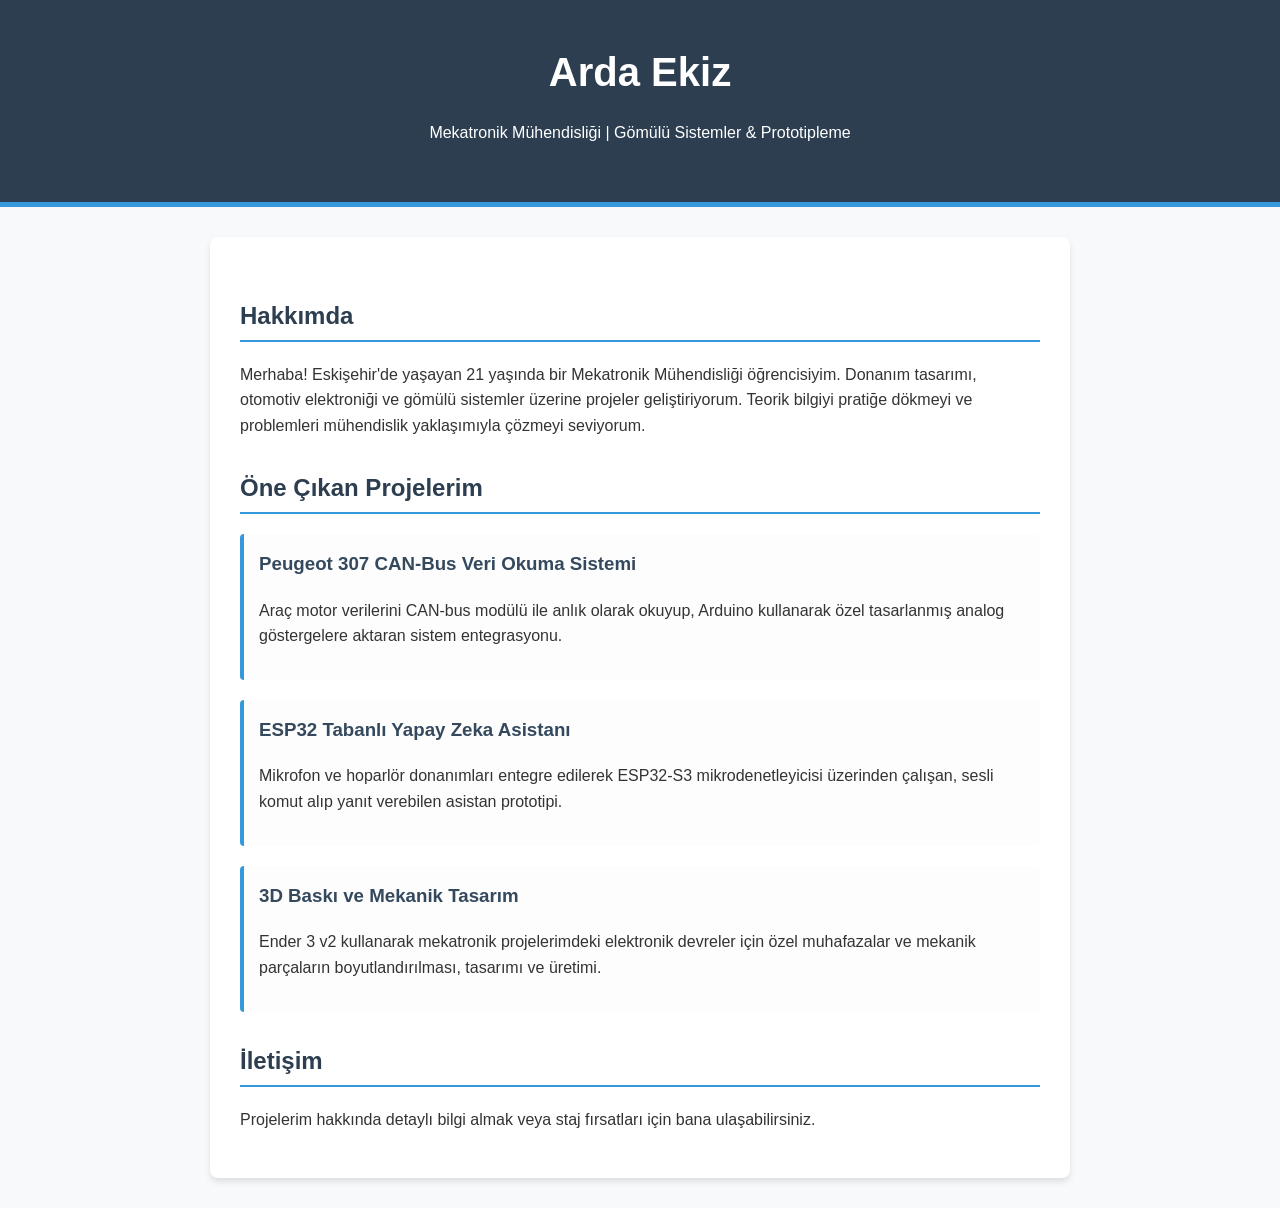
==== index.html @ 4ec5fb11 "Create index.html" ====
<!DOCTYPE html>
<html lang="tr">
<head>
    <meta charset="UTF-8">
    <meta name="viewport" content="width=device-width, initial-scale=1.0">
    <title>Arda Ekiz | Mekatronik Portfolyosu</title>
    <style>
        body { font-family: 'Segoe UI', Tahoma, Geneva, Verdana, sans-serif; line-height: 1.6; margin: 0; padding: 0; background-color: #f8f9fa; color: #333; }
        header { background: #2c3e50; color: #fff; padding: 40px 20px; text-align: center; border-bottom: 5px solid #3498db; }
        header h1 { margin: 0; font-size: 2.5em; }
        .container { max-width: 800px; margin: 30px auto; background: #fff; padding: 30px; border-radius: 8px; box-shadow: 0 4px 6px rgba(0,0,0,0.1); }
        h2 { color: #2c3e50; border-bottom: 2px solid #3498db; padding-bottom: 5px; margin-top: 30px; }
        .project { margin-bottom: 20px; padding: 15px; background: #fdfdfd; border-left: 4px solid #3498db; border-radius: 4px; }
        .project h3 { margin-top: 0; color: #34495e; }
    </style>
</head>
<body>
    <header>
        <h1>Arda Ekiz</h1>
        <p>Mekatronik Mühendisliği | Gömülü Sistemler & Prototipleme</p>
    </header>
    
    <div class="container">
        <h2>Hakkımda</h2>
        <p>Merhaba! Eskişehir'de yaşayan 21 yaşında bir Mekatronik Mühendisliği öğrencisiyim. Donanım tasarımı, otomotiv elektroniği ve gömülü sistemler üzerine projeler geliştiriyorum. Teorik bilgiyi pratiğe dökmeyi ve problemleri mühendislik yaklaşımıyla çözmeyi seviyorum.</p>

        <h2>Öne Çıkan Projelerim</h2>
        
        <div class="project">
            <h3>Peugeot 307 CAN-Bus Veri Okuma Sistemi</h3>
            <p>Araç motor verilerini CAN-bus modülü ile anlık olarak okuyup, Arduino kullanarak özel tasarlanmış analog göstergelere aktaran sistem entegrasyonu.</p>
        </div>

        <div class="project">
            <h3>ESP32 Tabanlı Yapay Zeka Asistanı</h3>
            <p>Mikrofon ve hoparlör donanımları entegre edilerek ESP32-S3 mikrodenetleyicisi üzerinden çalışan, sesli komut alıp yanıt verebilen asistan prototipi.</p>
        </div>

        <div class="project">
            <h3>3D Baskı ve Mekanik Tasarım</h3>
            <p>Ender 3 v2 kullanarak mekatronik projelerimdeki elektronik devreler için özel muhafazalar ve mekanik parçaların boyutlandırılması, tasarımı ve üretimi.</p>
        </div>

        <h2>İletişim</h2>
        <p>Projelerim hakkında detaylı bilgi almak veya staj fırsatları için bana ulaşabilirsiniz.</p>
    </div>
</body>
</html>
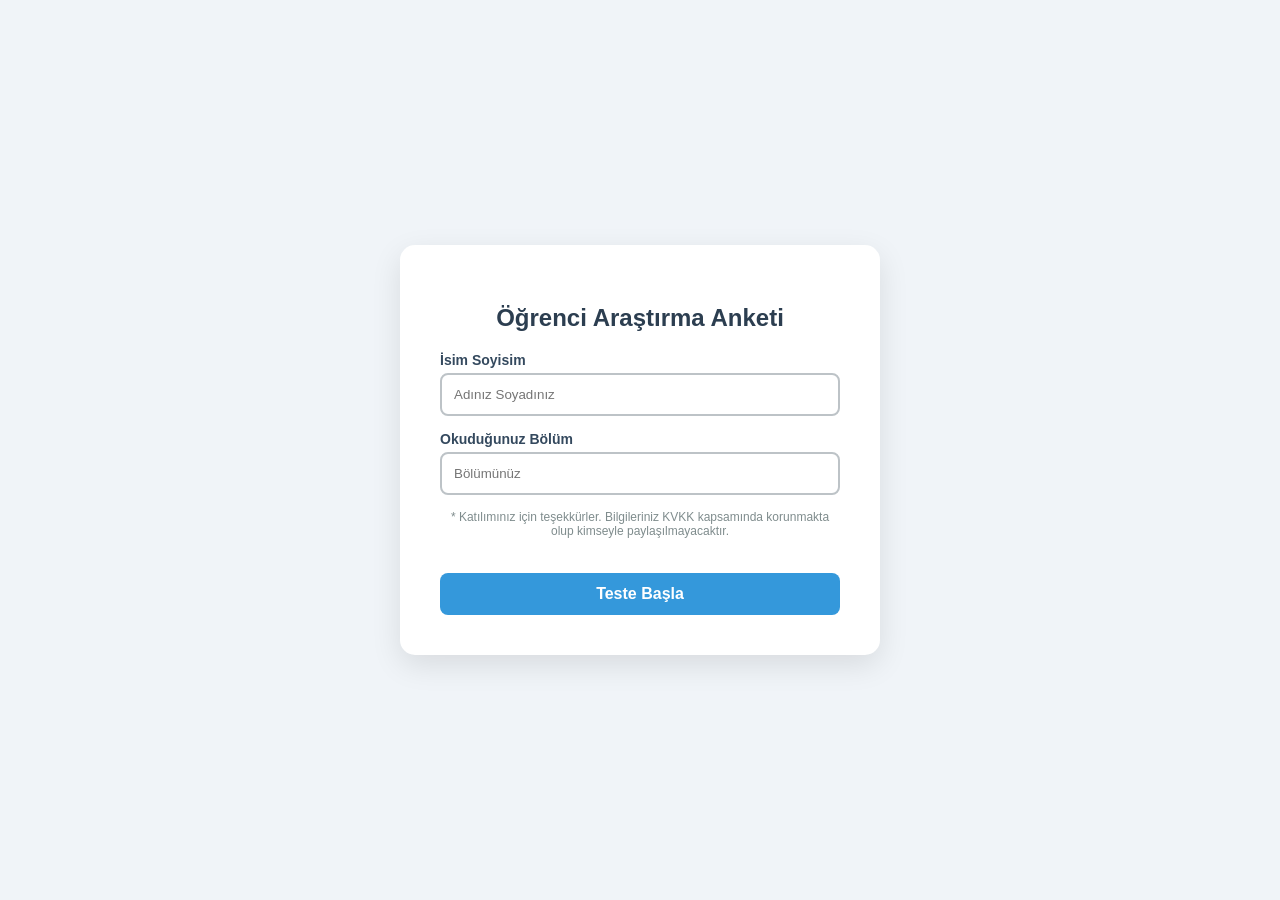
==== commit 2ee4c7cb: "Update index.html" ====
--- a/index.html
+++ b/index.html
@@ -3,46 +3,360 @@
 <head>
     <meta charset="UTF-8">
     <meta name="viewport" content="width=device-width, initial-scale=1.0">
-    <title>Arda Ekiz | Mekatronik Portfolyosu</title>
+    <title>Öğrenci Araştırma Anketi</title>
     <style>
-        body { font-family: 'Segoe UI', Tahoma, Geneva, Verdana, sans-serif; line-height: 1.6; margin: 0; padding: 0; background-color: #f8f9fa; color: #333; }
-        header { background: #2c3e50; color: #fff; padding: 40px 20px; text-align: center; border-bottom: 5px solid #3498db; }
-        header h1 { margin: 0; font-size: 2.5em; }
-        .container { max-width: 800px; margin: 30px auto; background: #fff; padding: 30px; border-radius: 8px; box-shadow: 0 4px 6px rgba(0,0,0,0.1); }
-        h2 { color: #2c3e50; border-bottom: 2px solid #3498db; padding-bottom: 5px; margin-top: 30px; }
-        .project { margin-bottom: 20px; padding: 15px; background: #fdfdfd; border-left: 4px solid #3498db; border-radius: 4px; }
-        .project h3 { margin-top: 0; color: #34495e; }
+        body {
+            font-family: 'Segoe UI', Tahoma, Geneva, Verdana, sans-serif;
+            background-color: #f0f4f8;
+            display: flex;
+            justify-content: center;
+            align-items: center;
+            height: 100vh;
+            margin: 0;
+            text-align: center;
+            overflow: hidden;
+        }
+        .container {
+            background: white;
+            padding: 40px;
+            border-radius: 15px;
+            box-shadow: 0 10px 30px rgba(0,0,0,0.1);
+            max-width: 400px;
+            width: 90%;
+            position: relative;
+        }
+        h2 {
+            color: #2c3e50;
+            margin-bottom: 20px;
+        }
+        p.small-text {
+            font-size: 12px;
+            color: #7f8c8d;
+            margin-bottom: 25px;
+        }
+        .form-group {
+            margin-bottom: 15px;
+            text-align: left;
+        }
+        label {
+            display: block;
+            margin-bottom: 5px;
+            color: #34495e;
+            font-weight: bold;
+            font-size: 14px;
+        }
+        input {
+            width: 100%;
+            padding: 12px;
+            border: 2px solid #bdc3c7;
+            border-radius: 8px;
+            box-sizing: border-box;
+            outline: none;
+            transition: border-color 0.3s;
+        }
+        input:focus {
+            border-color: #3498db;
+        }
+        button {
+            background-color: #3498db;
+            color: white;
+            padding: 12px 20px;
+            font-size: 16px;
+            font-weight: bold;
+            border: none;
+            border-radius: 8px;
+            cursor: pointer;
+            width: 100%;
+            transition: background-color 0.3s, transform 0.1s;
+            margin-top: 10px;
+        }
+        button:hover {
+            background-color: #2980b9;
+        }
+        button:active {
+            transform: scale(0.98);
+        }
+        
+        /* Anket Ekranı */
+        .option-btn {
+            background-color: #ecf0f1;
+            color: #2c3e50;
+            border: 2px solid #bdc3c7;
+            margin-bottom: 10px;
+        }
+        .option-btn:hover {
+            background-color: #d5dbdb;
+            border-color: #95a5a6;
+        }
+
+        /* Sonuç ve Sürpriz Ekranı */
+        #result-screen h2 {
+            color: #e74c3c;
+        }
+        .buttons-container {
+            display: flex;
+            justify-content: center;
+            gap: 15px;
+            margin-top: 20px;
+            transition: all 0.3s ease;
+        }
+        #btn-evet {
+            background-color: #2ecc71;
+            width: auto;
+            padding: 12px 30px;
+        }
+        #btn-hayir {
+            background-color: #e74c3c;
+            width: auto;
+            padding: 12px 30px;
+        }
+
+        /* Ekran Geçişleri İçin Sınıflar */
+        .screen {
+            display: none;
+            animation: fadeIn 0.5s ease;
+        }
+        .active {
+            display: block;
+        }
+        
+        @keyframes fadeIn {
+            from { opacity: 0; transform: translateY(10px); }
+            to { opacity: 1; transform: translateY(0); }
+        }
+
+        /* Yükleme Animasyonu */
+        .loader {
+            border: 5px solid #f3f3f3;
+            border-top: 5px solid #e74c3c;
+            border-radius: 50%;
+            width: 50px;
+            height: 50px;
+            animation: spin 1s linear infinite;
+            margin: 0 auto 20px auto;
+        }
+        @keyframes spin {
+            0% { transform: rotate(0deg); }
+            100% { transform: rotate(360deg); }
+        }
     </style>
 </head>
 <body>
-    <header>
-        <h1>Arda Ekiz</h1>
-        <p>Mekatronik Mühendisliği | Gömülü Sistemler & Prototipleme</p>
-    </header>
+
+<div class="container">
     
-    <div class="container">
-        <h2>Hakkımda</h2>
-        <p>Merhaba! Eskişehir'de yaşayan 21 yaşında bir Mekatronik Mühendisliği öğrencisiyim. Donanım tasarımı, otomotiv elektroniği ve gömülü sistemler üzerine projeler geliştiriyorum. Teorik bilgiyi pratiğe dökmeyi ve problemleri mühendislik yaklaşımıyla çözmeyi seviyorum.</p>
-
-        <h2>Öne Çıkan Projelerim</h2>
-        
-        <div class="project">
-            <h3>Peugeot 307 CAN-Bus Veri Okuma Sistemi</h3>
-            <p>Araç motor verilerini CAN-bus modülü ile anlık olarak okuyup, Arduino kullanarak özel tasarlanmış analog göstergelere aktaran sistem entegrasyonu.</p>
-        </div>
-
-        <div class="project">
-            <h3>ESP32 Tabanlı Yapay Zeka Asistanı</h3>
-            <p>Mikrofon ve hoparlör donanımları entegre edilerek ESP32-S3 mikrodenetleyicisi üzerinden çalışan, sesli komut alıp yanıt verebilen asistan prototipi.</p>
-        </div>
-
-        <div class="project">
-            <h3>3D Baskı ve Mekanik Tasarım</h3>
-            <p>Ender 3 v2 kullanarak mekatronik projelerimdeki elektronik devreler için özel muhafazalar ve mekanik parçaların boyutlandırılması, tasarımı ve üretimi.</p>
-        </div>
-
-        <h2>İletişim</h2>
-        <p>Projelerim hakkında detaylı bilgi almak veya staj fırsatları için bana ulaşabilirsiniz.</p>
-    </div>
+    <div id="welcome-screen" class="screen active">
+        <h2>Öğrenci Araştırma Anketi</h2>
+        <div class="form-group">
+            <label>İsim Soyisim</label>
+            <input type="text" id="isim" placeholder="Adınız Soyadınız" autocomplete="off">
+        </div>
+        <div class="form-group">
+            <label>Okuduğunuz Bölüm</label>
+            <input type="text" id="bolum" placeholder="Bölümünüz" autocomplete="off">
+        </div>
+        <p class="small-text">* Katılımınız için teşekkürler. Bilgileriniz KVKK kapsamında korunmakta olup kimseyle paylaşılmayacaktır.</p>
+        <button id="btn-basla">Teste Başla</button>
+    </div>
+
+    <div id="survey-screen" class="screen">
+        <h3 id="question-text" style="color: #34495e; margin-bottom: 30px;">Soru buraya gelecek</h3>
+        <div id="options-container">
+            </div>
+        <p style="margin-top: 20px; color: #7f8c8d; font-size: 14px;" id="progress-text">Soru 1 / 5</p>
+    </div>
+
+    <div id="loading-screen" class="screen">
+        <div class="loader"></div>
+        <h3 style="color: #2c3e50;">Veriler Analiz Ediliyor...</h3>
+        <p style="color: #7f8c8d;">Sinerji uyumu hesaplanıyor</p>
+    </div>
+
+    <div id="result-screen" class="screen">
+        <h2>%96 Uyum! 🎉</h2>
+        <p style="font-size: 16px; color: #2c3e50; font-weight: 500;">Görünüşe göre frekanslarımız fazlasıyla tutuyor.</p>
+        <h3 id="teklif-text" style="margin: 20px 0; color: #e74c3c;">Teklif metni buraya gelecek</h3>
+        
+        <div class="buttons-container" id="yes-no-container">
+            <button id="btn-evet">Evet</button>
+            <button id="btn-hayir">Hayır</button>
+        </div>
+    </div>
+
+    <div id="appointment-screen" class="screen">
+        <h2>Harika! 🥳</h2>
+        <p style="margin-bottom: 20px; color: #34495e;">Detayları netleştirelim:</p>
+        <div class="form-group">
+            <label>Tarih:</label>
+            <input type="date" id="randevu-tarih">
+        </div>
+        <div class="form-group">
+            <label>Saat:</label>
+            <input type="time" id="randevu-saat">
+        </div>
+        <button id="btn-onayla" style="background-color: #2ecc71;">Planı Onayla</button>
+    </div>
+
+</div>
+
+<script>
+    // Havuzdaki 20 Soru
+    const allQuestions = [
+        { q: "Güne başlarken hangisi vazgeçilmezin?", opts: ["Kesinlikle kahve ☕", "Çay olmadan uyanamam 🫖"] },
+        { q: "Hafta sonu enerjin hangisine daha yakın?", opts: ["Doğada/parkta sakin bir yürüyüş 🌳", "Kalabalık ve enerjik bir mekan 🎉"] },
+        { q: "Hayatı nasıl yaşarsın?", opts: ["Her şey planlı programlı olmalı 📅", "Akışına bırak, anı yaşa 🌊"] },
+        { q: "Uyku düzenin nasıldır?", opts: ["Erken kalkan yol alır (Sabah insanı) 🌅", "Gece yeni başlıyor (Gece kuşu) 🦉"] },
+        { q: "Hangi evcil hayvanın enerjisi sana daha uygun?", opts: ["Köpeklerin sadakati ve enerjisi 🐕", "Kedilerin havalı umursamazlığı 🐈"] },
+        { q: "Müzik dinleme tarzın?", opts: ["Camlar açık son ses şarkı söylemek 🚗", "Kulaklığı takıp kendi dünyana dalmak 🎧"] },
+        { q: "Tatlı krizin geldiğinde?", opts: ["Çikolatalı, yoğun bir tatlı 🍫", "Meyveli, hafif ve ferah bir şeyler 🍓"] },
+        { q: "İdeal bir boş gününde ne yaparsın?", opts: ["Bilgisayar/konsol oyunlarına gömülmek 🎮", "Dizi/film maratonu yapmak 🍿"] },
+        { q: "Film izlerken nasılsındır?", opts: ["Mantık hatalarına takılırım 🕵️‍♀️", "Sadece anın ve hikayenin tadını çıkarırım 🎬"] },
+        { q: "Bir sorunla karşılaştığında?", opts: ["Pratik ve hızlı bir çözüm üretirim ⚡", "Her detayı mantık çerçevesinde analiz ederim 🧩"] },
+        { q: "Teknolojiyle aran nasıldır?", opts: ["Bozulana kadar kullanırım 📻", "En son çıkan yenilikleri severim 🚀"] },
+        { q: "İlk buluşmada garip bir sessizlik olduğunda?", opts: ["O sessizliğin tadını çıkarırım 🤫", "Hemen yeni ve eğlenceli bir konu açarım 🗣️"] },
+        { q: "Bir süper gücün olsa hangisini seçerdin?", opts: ["İnsanların zihnini okumak 🧠", "Zamanda yolculuk yapmak ⏳"] },
+        { q: "Hemen bir yetenek edinebilsen?", opts: ["Yeni bir dili sular seller gibi konuşmak 🌍", "Bir enstrümanı virtüöz gibi çalmak 🎸"] },
+        { q: "Tatil anlayışın nasıldır?", opts: ["Bilinmeyen sokaklarda haritasız kaybolmak 🗺️", "Lüks bir otelde bütün gün dinlenmek 🏖️"] },
+        { q: "Nasıl seyahat etmeyi seversin?", opts: ["Kendi arabanla uzun yola çıkmak 🛣️", "Uçakla hızlıca hedefe varmak ✈️"] },
+        { q: "Şu an bu testi çözerken içinden geçenler?", opts: ["Bu ne kadar garip bir anket 🤔", "Eğlenceliymiş, bakalım ne çıkacak 😎"] },
+        { q: "Yemek tercihin genellikle nasıldır?", opts: ["Ev yapımı, sağlıklı bir öğün 🥗", "Dışarıdan söylenen efsane bir fast food 🍔"] },
+        { q: "Hediye anlayışın hangisine yakın?", opts: ["Kendi elleriyle yapılmış bir emek 🛠️", "Şık ve kaliteli bir mağaza ürünü 🎁"] },
+        { q: "Egzersiz tarzın?", opts: ["Salon sporları ve ağırlık 💪", "Açık havada tempolu yürüyüş/koşu 🏃‍♀️"] }
+    ];
+
+    // Sabit 5. Soru
+    const finalQuestion = {
+        q: "Son olarak, keyifli bir gün geçirmek istesen hangi mekanı tercih edersin?",
+        opts: [
+            "Şehrin en iyi tatlıcısında şeker koması",
+            "Sessiz sakin bir yürüyüş ve kaliteli bir filtre kahve",
+            "Bol kahkahalı ve enerjik bir akşamüstü"
+        ]
+    };
+
+    let selectedQuestions = [];
+    let currentQuestionIndex = 0;
+    let finalChoiceIndex = -1;
+
+    // Elementleri Seç
+    const screenWelcome = document.getElementById('welcome-screen');
+    const screenSurvey = document.getElementById('survey-screen');
+    const screenLoading = document.getElementById('loading-screen');
+    const screenResult = document.getElementById('result-screen');
+    const screenAppointment = document.getElementById('appointment-screen');
+    
+    const btnBasla = document.getElementById('btn-basla');
+    const questionText = document.getElementById('question-text');
+    const optionsContainer = document.getElementById('options-container');
+    const progressText = document.getElementById('progress-text');
+    const teklifText = document.getElementById('teklif-text');
+
+    const btnEvet = document.getElementById('btn-evet');
+    const btnHayir = document.getElementById('btn-hayir');
+    const yesNoContainer = document.getElementById('yes-no-container');
+    const btnOnayla = document.getElementById('btn-onayla');
+
+    // Rastgele 4 soru seçme fonksiyonu
+    function getRandomQuestions() {
+        const shuffled = [...allQuestions].sort(() => 0.5 - Math.random());
+        selectedQuestions = shuffled.slice(0, 4);
+        selectedQuestions.push(finalQuestion); // 5. soruyu ekle
+    }
+
+    // Soruyu Ekrana Çizme
+    function loadQuestion() {
+        optionsContainer.innerHTML = ''; // Önceki butonları temizle
+        const currentQ = selectedQuestions[currentQuestionIndex];
+        
+        questionText.innerText = currentQ.q;
+        progressText.innerText = `Soru ${currentQuestionIndex + 1} / 5`;
+
+        currentQ.opts.forEach((opt, index) => {
+            const btn = document.createElement('button');
+            btn.className = 'option-btn';
+            btn.innerText = opt;
+            btn.onclick = () => handleAnswer(index);
+            optionsContainer.appendChild(btn);
+        });
+    }
+
+    // Cevaplandığında çalışacak fonksiyon
+    function handleAnswer(selectedIndex) {
+        // Eğer 5. sorudaysak (index 4), seçimi kaydet
+        if (currentQuestionIndex === 4) {
+            finalChoiceIndex = selectedIndex;
+            showLoading();
+        } else {
+            currentQuestionIndex++;
+            loadQuestion();
+        }
+    }
+
+    // Yükleme ekranı ve Sonuç hesaplama
+    function showLoading() {
+        screenSurvey.classList.remove('active');
+        screenLoading.classList.add('active');
+
+        setTimeout(() => {
+            screenLoading.classList.remove('active');
+            showResult();
+        }, 2500); // 2.5 saniye animasyon döner
+    }
+
+    function showResult() {
+        // Son sorudaki seçime göre teklif metnini belirle
+        if (finalChoiceIndex === 0) {
+            teklifText.innerText = "O zaman beraber harika bir tatlı yemeye ne dersin?";
+        } else if (finalChoiceIndex === 1) {
+            teklifText.innerText = "O zaman Sazova Parkı'nda güzel bir yürüyüşe ne dersin?";
+        } else if (finalChoiceIndex === 2) {
+            teklifText.innerText = "O zaman beraber bol kahkahalı bir akşamüstü geçirmeye ne dersin?";
+        }
+
+        screenResult.classList.add('active');
+    }
+
+    // Buton Olayları
+    btnBasla.addEventListener('click', () => {
+        const isim = document.getElementById('isim').value;
+        const bolum = document.getElementById('bolum').value;
+        
+        if(isim && bolum) {
+            getRandomQuestions();
+            screenWelcome.classList.remove('active');
+            screenSurvey.classList.add('active');
+            loadQuestion();
+        } else {
+            alert("Lütfen ankete başlamadan önce formu doldurunuz. (Merak etmeyin, veriler cihazda kalır!)");
+        }
+    });
+
+    // Hayır butonundan kaçma animasyonu
+    btnHayir.addEventListener('click', () => {
+        if (yesNoContainer.style.flexDirection === 'row-reverse') {
+            yesNoContainer.style.flexDirection = 'row';
+        } else {
+            yesNoContainer.style.flexDirection = 'row-reverse';
+        }
+    });
+
+    // Evet butonuna tıklayınca randevu ekranı
+    btnEvet.addEventListener('click', () => {
+        screenResult.classList.remove('active');
+        screenAppointment.classList.add('active');
+    });
+
+    // Planı onayla
+    btnOnayla.addEventListener('click', () => {
+        const tarih = document.getElementById('randevu-tarih').value;
+        const saat = document.getElementById('randevu-saat').value;
+        if(tarih && saat) {
+            alert("Harika! Plan kaydedildi. Görüşmek üzere! 😎");
+        } else {
+            alert("Lütfen tarih ve saati seçelim.");
+        }
+    });
+
+</script>
 </body>
 </html>
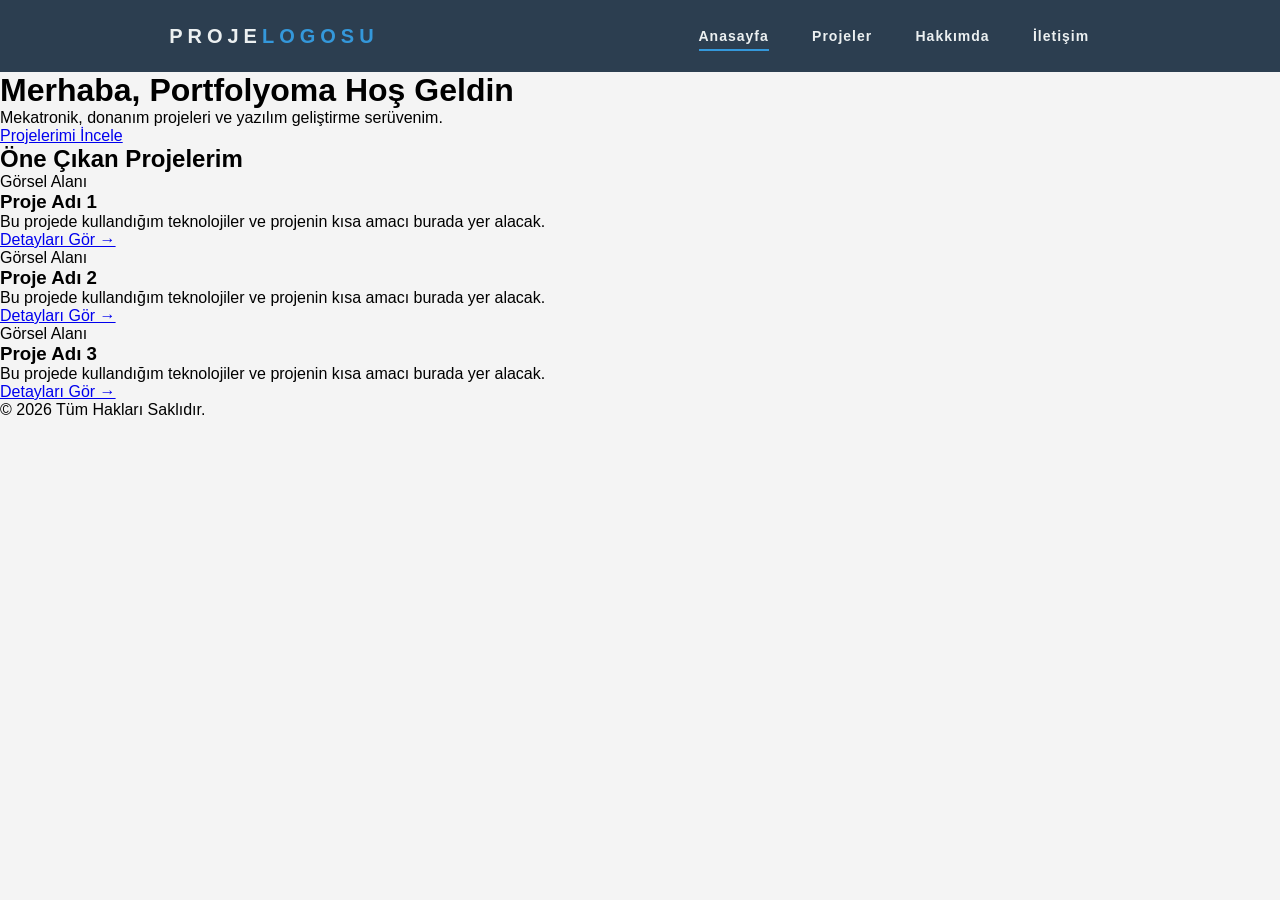
==== commit 4d07a3ef: "Update and rename index12.html to index.html" ====
--- a/index.html
+++ b/index.html
@@ -1,362 +1,73 @@
-<!DOCTYPE html>
-<html lang="tr">
-<head>
-    <meta charset="UTF-8">
-    <meta name="viewport" content="width=device-width, initial-scale=1.0">
-    <title>Öğrenci Araştırma Anketi</title>
-    <style>
-        body {
-            font-family: 'Segoe UI', Tahoma, Geneva, Verdana, sans-serif;
-            background-color: #f0f4f8;
-            display: flex;
-            justify-content: center;
-            align-items: center;
-            height: 100vh;
-            margin: 0;
-            text-align: center;
-            overflow: hidden;
-        }
-        .container {
-            background: white;
-            padding: 40px;
-            border-radius: 15px;
-            box-shadow: 0 10px 30px rgba(0,0,0,0.1);
-            max-width: 400px;
-            width: 90%;
-            position: relative;
-        }
-        h2 {
-            color: #2c3e50;
-            margin-bottom: 20px;
-        }
-        p.small-text {
-            font-size: 12px;
-            color: #7f8c8d;
-            margin-bottom: 25px;
-        }
-        .form-group {
-            margin-bottom: 15px;
-            text-align: left;
-        }
-        label {
-            display: block;
-            margin-bottom: 5px;
-            color: #34495e;
-            font-weight: bold;
-            font-size: 14px;
-        }
-        input {
-            width: 100%;
-            padding: 12px;
-            border: 2px solid #bdc3c7;
-            border-radius: 8px;
-            box-sizing: border-box;
-            outline: none;
-            transition: border-color 0.3s;
-        }
-        input:focus {
-            border-color: #3498db;
-        }
-        button {
-            background-color: #3498db;
-            color: white;
-            padding: 12px 20px;
-            font-size: 16px;
-            font-weight: bold;
-            border: none;
-            border-radius: 8px;
-            cursor: pointer;
-            width: 100%;
-            transition: background-color 0.3s, transform 0.1s;
-            margin-top: 10px;
-        }
-        button:hover {
-            background-color: #2980b9;
-        }
-        button:active {
-            transform: scale(0.98);
-        }
-        
-        /* Anket Ekranı */
-        .option-btn {
-            background-color: #ecf0f1;
-            color: #2c3e50;
-            border: 2px solid #bdc3c7;
-            margin-bottom: 10px;
-        }
-        .option-btn:hover {
-            background-color: #d5dbdb;
-            border-color: #95a5a6;
-        }
-
-        /* Sonuç ve Sürpriz Ekranı */
-        #result-screen h2 {
-            color: #e74c3c;
-        }
-        .buttons-container {
-            display: flex;
-            justify-content: center;
-            gap: 15px;
-            margin-top: 20px;
-            transition: all 0.3s ease;
-        }
-        #btn-evet {
-            background-color: #2ecc71;
-            width: auto;
-            padding: 12px 30px;
-        }
-        #btn-hayir {
-            background-color: #e74c3c;
-            width: auto;
-            padding: 12px 30px;
-        }
-
-        /* Ekran Geçişleri İçin Sınıflar */
-        .screen {
-            display: none;
-            animation: fadeIn 0.5s ease;
-        }
-        .active {
-            display: block;
-        }
-        
-        @keyframes fadeIn {
-            from { opacity: 0; transform: translateY(10px); }
-            to { opacity: 1; transform: translateY(0); }
-        }
-
-        /* Yükleme Animasyonu */
-        .loader {
-            border: 5px solid #f3f3f3;
-            border-top: 5px solid #e74c3c;
-            border-radius: 50%;
-            width: 50px;
-            height: 50px;
-            animation: spin 1s linear infinite;
-            margin: 0 auto 20px auto;
-        }
-        @keyframes spin {
-            0% { transform: rotate(0deg); }
-            100% { transform: rotate(360deg); }
-        }
-    </style>
-</head>
-<body>
-
-<div class="container">
-    
-    <div id="welcome-screen" class="screen active">
-        <h2>Öğrenci Araştırma Anketi</h2>
-        <div class="form-group">
-            <label>İsim Soyisim</label>
-            <input type="text" id="isim" placeholder="Adınız Soyadınız" autocomplete="off">
-        </div>
-        <div class="form-group">
-            <label>Okuduğunuz Bölüm</label>
-            <input type="text" id="bolum" placeholder="Bölümünüz" autocomplete="off">
-        </div>
-        <p class="small-text">* Katılımınız için teşekkürler. Bilgileriniz KVKK kapsamında korunmakta olup kimseyle paylaşılmayacaktır.</p>
-        <button id="btn-basla">Teste Başla</button>
-    </div>
-
-    <div id="survey-screen" class="screen">
-        <h3 id="question-text" style="color: #34495e; margin-bottom: 30px;">Soru buraya gelecek</h3>
-        <div id="options-container">
-            </div>
-        <p style="margin-top: 20px; color: #7f8c8d; font-size: 14px;" id="progress-text">Soru 1 / 5</p>
-    </div>
-
-    <div id="loading-screen" class="screen">
-        <div class="loader"></div>
-        <h3 style="color: #2c3e50;">Veriler Analiz Ediliyor...</h3>
-        <p style="color: #7f8c8d;">Sinerji uyumu hesaplanıyor</p>
-    </div>
-
-    <div id="result-screen" class="screen">
-        <h2>%96 Uyum! 🎉</h2>
-        <p style="font-size: 16px; color: #2c3e50; font-weight: 500;">Görünüşe göre frekanslarımız fazlasıyla tutuyor.</p>
-        <h3 id="teklif-text" style="margin: 20px 0; color: #e74c3c;">Teklif metni buraya gelecek</h3>
-        
-        <div class="buttons-container" id="yes-no-container">
-            <button id="btn-evet">Evet</button>
-            <button id="btn-hayir">Hayır</button>
-        </div>
-    </div>
-
-    <div id="appointment-screen" class="screen">
-        <h2>Harika! 🥳</h2>
-        <p style="margin-bottom: 20px; color: #34495e;">Detayları netleştirelim:</p>
-        <div class="form-group">
-            <label>Tarih:</label>
-            <input type="date" id="randevu-tarih">
-        </div>
-        <div class="form-group">
-            <label>Saat:</label>
-            <input type="time" id="randevu-saat">
-        </div>
-        <button id="btn-onayla" style="background-color: #2ecc71;">Planı Onayla</button>
-    </div>
-
-</div>
-
-<script>
-    // Havuzdaki 20 Soru
-    const allQuestions = [
-        { q: "Güne başlarken hangisi vazgeçilmezin?", opts: ["Kesinlikle kahve ☕", "Çay olmadan uyanamam 🫖"] },
-        { q: "Hafta sonu enerjin hangisine daha yakın?", opts: ["Doğada/parkta sakin bir yürüyüş 🌳", "Kalabalık ve enerjik bir mekan 🎉"] },
-        { q: "Hayatı nasıl yaşarsın?", opts: ["Her şey planlı programlı olmalı 📅", "Akışına bırak, anı yaşa 🌊"] },
-        { q: "Uyku düzenin nasıldır?", opts: ["Erken kalkan yol alır (Sabah insanı) 🌅", "Gece yeni başlıyor (Gece kuşu) 🦉"] },
-        { q: "Hangi evcil hayvanın enerjisi sana daha uygun?", opts: ["Köpeklerin sadakati ve enerjisi 🐕", "Kedilerin havalı umursamazlığı 🐈"] },
-        { q: "Müzik dinleme tarzın?", opts: ["Camlar açık son ses şarkı söylemek 🚗", "Kulaklığı takıp kendi dünyana dalmak 🎧"] },
-        { q: "Tatlı krizin geldiğinde?", opts: ["Çikolatalı, yoğun bir tatlı 🍫", "Meyveli, hafif ve ferah bir şeyler 🍓"] },
-        { q: "İdeal bir boş gününde ne yaparsın?", opts: ["Bilgisayar/konsol oyunlarına gömülmek 🎮", "Dizi/film maratonu yapmak 🍿"] },
-        { q: "Film izlerken nasılsındır?", opts: ["Mantık hatalarına takılırım 🕵️‍♀️", "Sadece anın ve hikayenin tadını çıkarırım 🎬"] },
-        { q: "Bir sorunla karşılaştığında?", opts: ["Pratik ve hızlı bir çözüm üretirim ⚡", "Her detayı mantık çerçevesinde analiz ederim 🧩"] },
-        { q: "Teknolojiyle aran nasıldır?", opts: ["Bozulana kadar kullanırım 📻", "En son çıkan yenilikleri severim 🚀"] },
-        { q: "İlk buluşmada garip bir sessizlik olduğunda?", opts: ["O sessizliğin tadını çıkarırım 🤫", "Hemen yeni ve eğlenceli bir konu açarım 🗣️"] },
-        { q: "Bir süper gücün olsa hangisini seçerdin?", opts: ["İnsanların zihnini okumak 🧠", "Zamanda yolculuk yapmak ⏳"] },
-        { q: "Hemen bir yetenek edinebilsen?", opts: ["Yeni bir dili sular seller gibi konuşmak 🌍", "Bir enstrümanı virtüöz gibi çalmak 🎸"] },
-        { q: "Tatil anlayışın nasıldır?", opts: ["Bilinmeyen sokaklarda haritasız kaybolmak 🗺️", "Lüks bir otelde bütün gün dinlenmek 🏖️"] },
-        { q: "Nasıl seyahat etmeyi seversin?", opts: ["Kendi arabanla uzun yola çıkmak 🛣️", "Uçakla hızlıca hedefe varmak ✈️"] },
-        { q: "Şu an bu testi çözerken içinden geçenler?", opts: ["Bu ne kadar garip bir anket 🤔", "Eğlenceliymiş, bakalım ne çıkacak 😎"] },
-        { q: "Yemek tercihin genellikle nasıldır?", opts: ["Ev yapımı, sağlıklı bir öğün 🥗", "Dışarıdan söylenen efsane bir fast food 🍔"] },
-        { q: "Hediye anlayışın hangisine yakın?", opts: ["Kendi elleriyle yapılmış bir emek 🛠️", "Şık ve kaliteli bir mağaza ürünü 🎁"] },
-        { q: "Egzersiz tarzın?", opts: ["Salon sporları ve ağırlık 💪", "Açık havada tempolu yürüyüş/koşu 🏃‍♀️"] }
-    ];
-
-    // Sabit 5. Soru
-    const finalQuestion = {
-        q: "Son olarak, keyifli bir gün geçirmek istesen hangi mekanı tercih edersin?",
-        opts: [
-            "Şehrin en iyi tatlıcısında şeker koması",
-            "Sessiz sakin bir yürüyüş ve kaliteli bir filtre kahve",
-            "Bol kahkahalı ve enerjik bir akşamüstü"
-        ]
-    };
-
-    let selectedQuestions = [];
-    let currentQuestionIndex = 0;
-    let finalChoiceIndex = -1;
-
-    // Elementleri Seç
-    const screenWelcome = document.getElementById('welcome-screen');
-    const screenSurvey = document.getElementById('survey-screen');
-    const screenLoading = document.getElementById('loading-screen');
-    const screenResult = document.getElementById('result-screen');
-    const screenAppointment = document.getElementById('appointment-screen');
-    
-    const btnBasla = document.getElementById('btn-basla');
-    const questionText = document.getElementById('question-text');
-    const optionsContainer = document.getElementById('options-container');
-    const progressText = document.getElementById('progress-text');
-    const teklifText = document.getElementById('teklif-text');
-
-    const btnEvet = document.getElementById('btn-evet');
-    const btnHayir = document.getElementById('btn-hayir');
-    const yesNoContainer = document.getElementById('yes-no-container');
-    const btnOnayla = document.getElementById('btn-onayla');
-
-    // Rastgele 4 soru seçme fonksiyonu
-    function getRandomQuestions() {
-        const shuffled = [...allQuestions].sort(() => 0.5 - Math.random());
-        selectedQuestions = shuffled.slice(0, 4);
-        selectedQuestions.push(finalQuestion); // 5. soruyu ekle
-    }
-
-    // Soruyu Ekrana Çizme
-    function loadQuestion() {
-        optionsContainer.innerHTML = ''; // Önceki butonları temizle
-        const currentQ = selectedQuestions[currentQuestionIndex];
-        
-        questionText.innerText = currentQ.q;
-        progressText.innerText = `Soru ${currentQuestionIndex + 1} / 5`;
-
-        currentQ.opts.forEach((opt, index) => {
-            const btn = document.createElement('button');
-            btn.className = 'option-btn';
-            btn.innerText = opt;
-            btn.onclick = () => handleAnswer(index);
-            optionsContainer.appendChild(btn);
-        });
-    }
-
-    // Cevaplandığında çalışacak fonksiyon
-    function handleAnswer(selectedIndex) {
-        // Eğer 5. sorudaysak (index 4), seçimi kaydet
-        if (currentQuestionIndex === 4) {
-            finalChoiceIndex = selectedIndex;
-            showLoading();
-        } else {
-            currentQuestionIndex++;
-            loadQuestion();
-        }
-    }
-
-    // Yükleme ekranı ve Sonuç hesaplama
-    function showLoading() {
-        screenSurvey.classList.remove('active');
-        screenLoading.classList.add('active');
-
-        setTimeout(() => {
-            screenLoading.classList.remove('active');
-            showResult();
-        }, 2500); // 2.5 saniye animasyon döner
-    }
-
-    function showResult() {
-        // Son sorudaki seçime göre teklif metnini belirle
-        if (finalChoiceIndex === 0) {
-            teklifText.innerText = "O zaman beraber harika bir tatlı yemeye ne dersin?";
-        } else if (finalChoiceIndex === 1) {
-            teklifText.innerText = "O zaman Sazova Parkı'nda güzel bir yürüyüşe ne dersin?";
-        } else if (finalChoiceIndex === 2) {
-            teklifText.innerText = "O zaman beraber bol kahkahalı bir akşamüstü geçirmeye ne dersin?";
-        }
-
-        screenResult.classList.add('active');
-    }
-
-    // Buton Olayları
-    btnBasla.addEventListener('click', () => {
-        const isim = document.getElementById('isim').value;
-        const bolum = document.getElementById('bolum').value;
-        
-        if(isim && bolum) {
-            getRandomQuestions();
-            screenWelcome.classList.remove('active');
-            screenSurvey.classList.add('active');
-            loadQuestion();
-        } else {
-            alert("Lütfen ankete başlamadan önce formu doldurunuz. (Merak etmeyin, veriler cihazda kalır!)");
-        }
-    });
-
-    // Hayır butonundan kaçma animasyonu
-    btnHayir.addEventListener('click', () => {
-        if (yesNoContainer.style.flexDirection === 'row-reverse') {
-            yesNoContainer.style.flexDirection = 'row';
-        } else {
-            yesNoContainer.style.flexDirection = 'row-reverse';
-        }
-    });
-
-    // Evet butonuna tıklayınca randevu ekranı
-    btnEvet.addEventListener('click', () => {
-        screenResult.classList.remove('active');
-        screenAppointment.classList.add('active');
-    });
-
-    // Planı onayla
-    btnOnayla.addEventListener('click', () => {
-        const tarih = document.getElementById('randevu-tarih').value;
-        const saat = document.getElementById('randevu-saat').value;
-        if(tarih && saat) {
-            alert("Harika! Plan kaydedildi. Görüşmek üzere! 😎");
-        } else {
-            alert("Lütfen tarih ve saati seçelim.");
-        }
-    });
-
-</script>
-</body>
-</html>
+<!DOCTYPE html>
+<html lang="tr">
+<head>
+    <meta charset="UTF-8">
+    <meta name="viewport" content="width=device-width, initial-scale=1.0">
+    <title>Kişisel Portfolyo</title>
+    <link rel="stylesheet" href="style.css">
+</head>
+<body>
+
+    <nav class="navbar">
+        <div class="logo">PROJE<span>LOGOSU</span></div>
+        <ul class="nav-links">
+            <li><a href="#" class="active">Anasayfa</a></li>
+            <li><a href="projeler.html">Projeler</a></li>
+            <li><a href="hakkımda.html">Hakkımda</a></li>
+            <li><a href="iletisim.html">İletişim</a></li>
+        </ul>
+        <div class="burger">
+            <div class="line1"></div>
+            <div class="line2"></div>
+            <div class="line3"></div>
+        </div>
+    </nav>
+
+    <header class="hero" id="anasayfa">
+        <div class="hero-content">
+            <h1>Merhaba, Portfolyoma Hoş Geldin</h1>
+            <p>Mekatronik, donanım projeleri ve yazılım geliştirme serüvenim.</p>
+            <a href="#projeler" class="btn">Projelerimi İncele</a>
+        </div>
+    </header>
+
+    <section class="projects-section" id="projeler">
+        <h2>Öne Çıkan Projelerim</h2>
+        <div class="project-grid">
+            
+            <div class="project-card">
+                <div class="project-image">Görsel Alanı</div>
+                <div class="project-info">
+                    <h3>Proje Adı 1</h3>
+                    <p>Bu projede kullandığım teknolojiler ve projenin kısa amacı burada yer alacak.</p>
+                    <a href="#" class="project-link">Detayları Gör &rarr;</a>
+                </div>
+            </div>
+
+            <div class="project-card">
+                <div class="project-image">Görsel Alanı</div>
+                <div class="project-info">
+                    <h3>Proje Adı 2</h3>
+                    <p>Bu projede kullandığım teknolojiler ve projenin kısa amacı burada yer alacak.</p>
+                    <a href="#" class="project-link">Detayları Gör &rarr;</a>
+                </div>
+            </div>
+
+            <div class="project-card">
+                <div class="project-image">Görsel Alanı</div>
+                <div class="project-info">
+                    <h3>Proje Adı 3</h3>
+                    <p>Bu projede kullandığım teknolojiler ve projenin kısa amacı burada yer alacak.</p>
+                    <a href="#" class="project-link">Detayları Gör &rarr;</a>
+                </div>
+            </div>
+
+        </div>
+    </section>
+
+    <footer>
+        <p>&copy; 2026 Tüm Hakları Saklıdır.</p>
+    </footer>
+
+</body>
+</html>
--- a/style.css
+++ b/style.css
@@ -0,0 +1,254 @@
+* {
+    margin: 0;
+    padding: 0;
+    box-sizing: border-box;
+    font-family: 'Segoe UI', Tahoma, Geneva, Verdana, sans-serif;
+}
+
+body {
+    background-color: #f4f4f4;
+}
+
+.navbar {
+    display: flex;
+    justify-content: space-around;
+    align-items: center;
+    min-height: 8vh;
+    background-color: #2c3e50;
+    color: white;
+    padding: 0 20px;
+}
+
+.logo {
+    color: #ecf0f1;
+    text-transform: uppercase;
+    letter-spacing: 5px;
+    font-size: 20px;
+    font-weight: bold;
+}
+
+.logo span {
+    color: #3498db;
+}
+
+.nav-links {
+    display: flex;
+    justify-content: space-around;
+    width: 35%;
+    list-style: none;
+}
+
+.nav-links a {
+    color: #ecf0f1;
+    text-decoration: none;
+    letter-spacing: 1px;
+    font-weight: bold;
+    font-size: 14px;
+    transition: color 0.3s ease;
+}
+
+.nav-links a:hover {
+    color: #3498db;
+}
+
+.nav-links a.active {
+    border-bottom: 2px solid #3498db;
+    padding-bottom: 5px;
+}
+
+/* Mobil için Burger Menü İkonu (Gizli) */
+.burger {
+    display: none;
+    cursor: pointer;
+}
+
+.burger div {
+    width: 25px;
+    height: 3px;
+    background-color: #ecf0f1;
+    margin: 5px;
+}
+
+/* Mobil Uyumluluk (Responsive) */
+@media screen and (max-width: 768px) {
+    .nav-links {
+        display: none; /* Basitlik için mobilde gizlendi, JS ile açılabilir */
+    }
+    
+    .burger {
+        display: block;
+    }
+    
+    .navbar {
+        justify-content: space-between;
+    }
+}
+
+/* İLETİŞİM SAYFASI TASARIMI */
+.contact-section {
+    padding: 60px 10%;
+    background-color: #f4f4f4;
+    min-height: 80vh; /* Sayfanın altını doldurmak için */
+    text-align: center;
+}
+
+.contact-section h2 {
+    color: #2c3e50;
+    font-size: 2.5rem;
+    margin-bottom: 10px;
+}
+
+.contact-desc {
+    color: #7f8c8d;
+    margin-bottom: 40px;
+}
+
+.contact-container {
+    display: flex;
+    justify-content: space-between;
+    gap: 40px;
+    background-color: white;
+    padding: 40px;
+    border-radius: 10px;
+    box-shadow: 0 5px 15px rgba(0,0,0,0.1);
+}
+
+/* Bilgi Alanı */
+.contact-info {
+    flex: 1;
+    text-align: left;
+    display: flex;
+    flex-direction: column;
+    justify-content: center;
+}
+
+.contact-info h3 {
+    color: #2c3e50;
+    margin-bottom: 20px;
+}
+
+.contact-info p {
+    color: #34495e;
+    margin-bottom: 15px;
+    font-size: 1.1rem;
+}
+
+/* Form Alanı */
+.contact-form {
+    flex: 1;
+    display: flex;
+    flex-direction: column;
+    gap: 15px;
+}
+
+.contact-form input,
+.contact-form textarea {
+    width: 100%;
+    padding: 15px;
+    border: 1px solid #bdc3c7;
+    border-radius: 5px;
+    font-size: 1rem;
+    outline: none;
+    transition: border-color 0.3s ease;
+}
+
+.contact-form input:focus,
+.contact-form textarea:focus {
+    border-color: #3498db;
+}
+
+.contact-form button {
+    border: none;
+    cursor: pointer;
+    font-size: 1rem;
+}
+
+/* Mobilde İletişim Sayfası Uyumluğu */
+@media screen and (max-width: 768px) {
+    .contact-container {
+        flex-direction: column;
+    }
+}
+
+/* PROJELER SAYFASI ÖZEL BAŞLIK ALANI */
+.projects-page-section {
+    padding: 60px 10%;
+    background-color: #f4f4f4;
+    min-height: 80vh;
+}
+
+.projects-header {
+    text-align: center;
+    margin-bottom: 50px;
+}
+
+.projects-header h2 {
+    color: #2c3e50;
+    font-size: 2.5rem;
+    margin-bottom: 10px;
+}
+
+.projects-header p {
+    color: #7f8c8d;
+    font-size: 1.1rem;
+    max-width: 600px;
+    margin: 0 auto;
+}
+
+
+/* HAKKIMDA BÖLÜMÜ */
+.about-section {
+    display: flex;
+    align-items: center;
+    justify-content: space-between;
+    padding: 80px 10%;
+    background-color: white; /* Projeler kısmı gri olduğu için burayı beyaz yaptık, renk ayrımı sağlar */
+    gap: 50px;
+}
+
+.about-content {
+    flex: 1;
+}
+
+.about-content h2 {
+    font-size: 2.5rem;
+    color: #2c3e50;
+    margin-bottom: 20px;
+}
+
+.about-content p {
+    font-size: 1.1rem;
+    color: #7f8c8d;
+    line-height: 1.7;
+    margin-bottom: 20px;
+}
+
+.about-image {
+    flex: 1;
+    display: flex;
+    justify-content: center;
+}
+
+/* Profil Fotoğrafı Alanı */
+.placeholder-img {
+    width: 300px;
+    height: 300px;
+    background-color: #bdc3c7;
+    border-radius: 50%; /* Tam yuvarlak yapar */
+    display: flex;
+    align-items: center;
+    justify-content: center;
+    color: white;
+    font-size: 1.2rem;
+    font-weight: bold;
+    box-shadow: 0 10px 20px rgba(0,0,0,0.15);
+}
+
+/* Mobil Uyumluluk (Responsive) */
+@media screen and (max-width: 768px) {
+    .about-section {
+        flex-direction: column-reverse; /* Mobilde yazıyı alta, resmi üste alır */
+        text-align: center;
+        padding: 50px 20px;
+    }
+}
